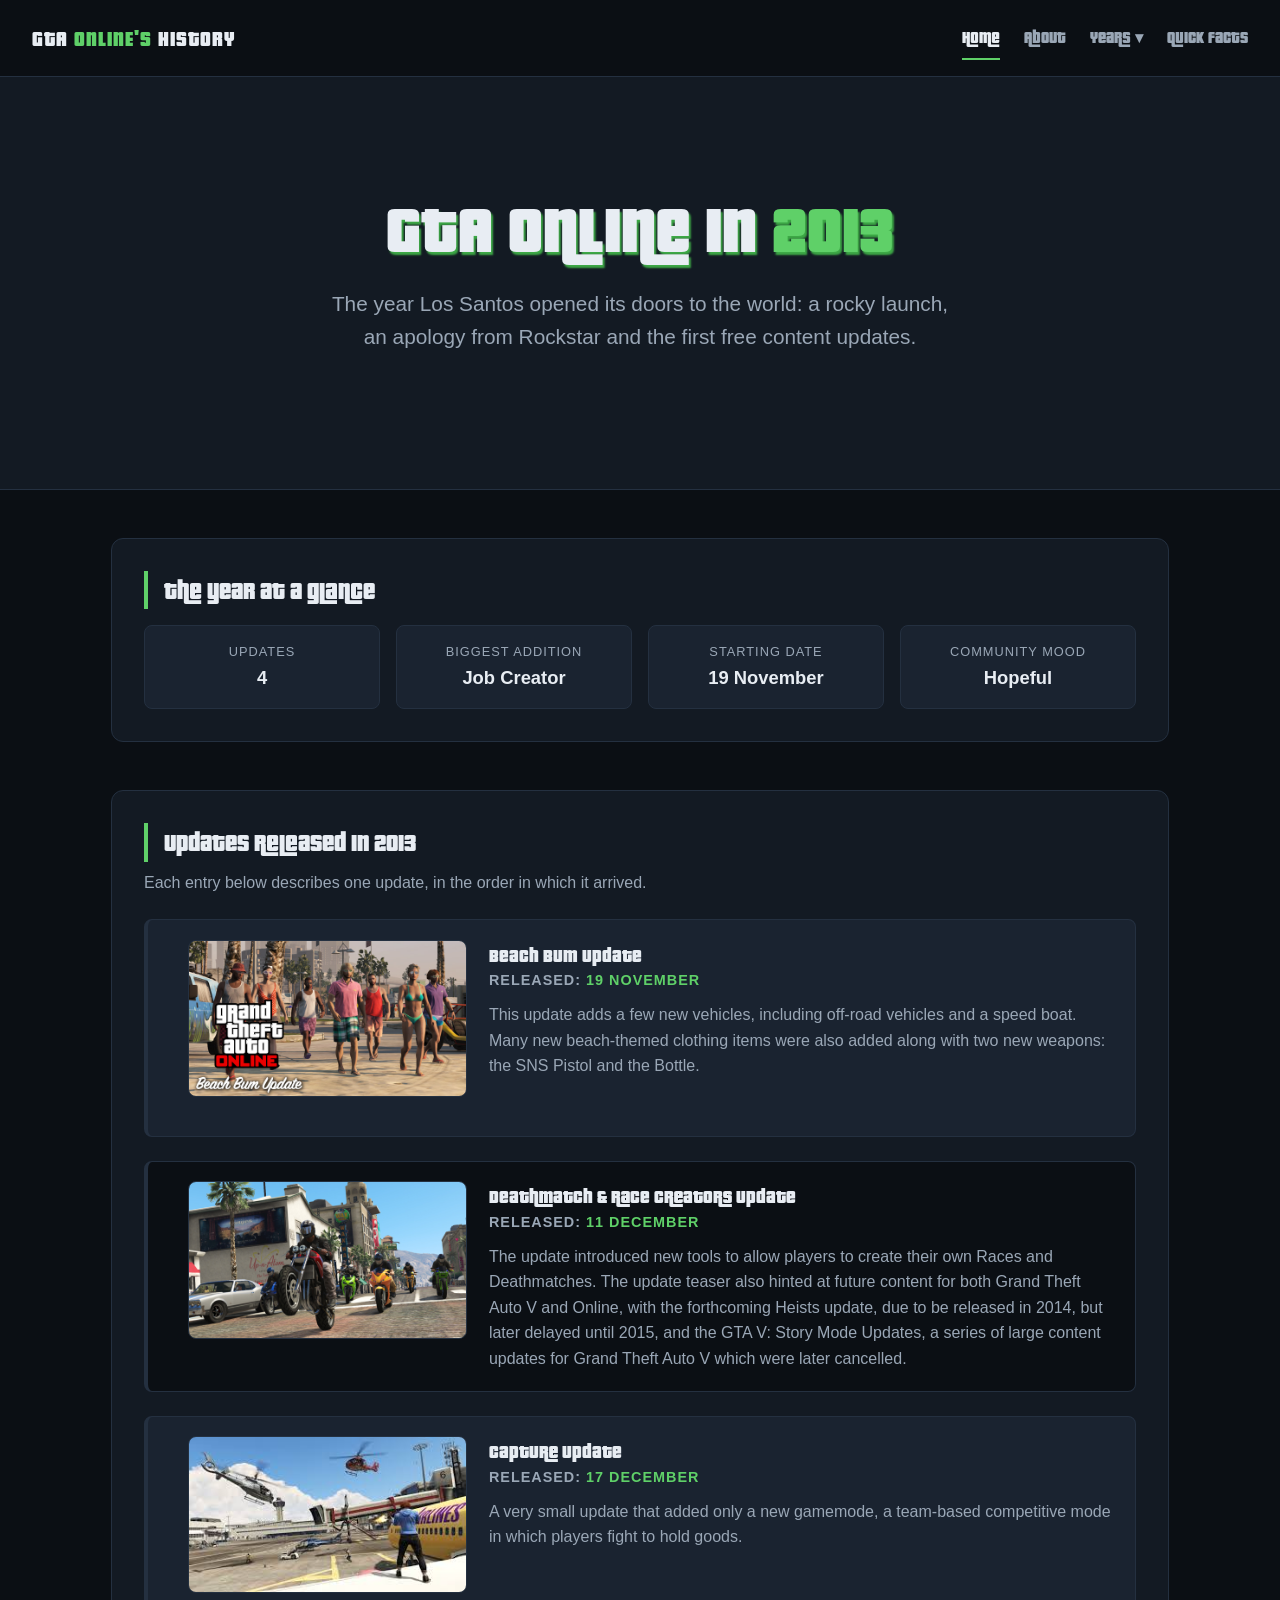
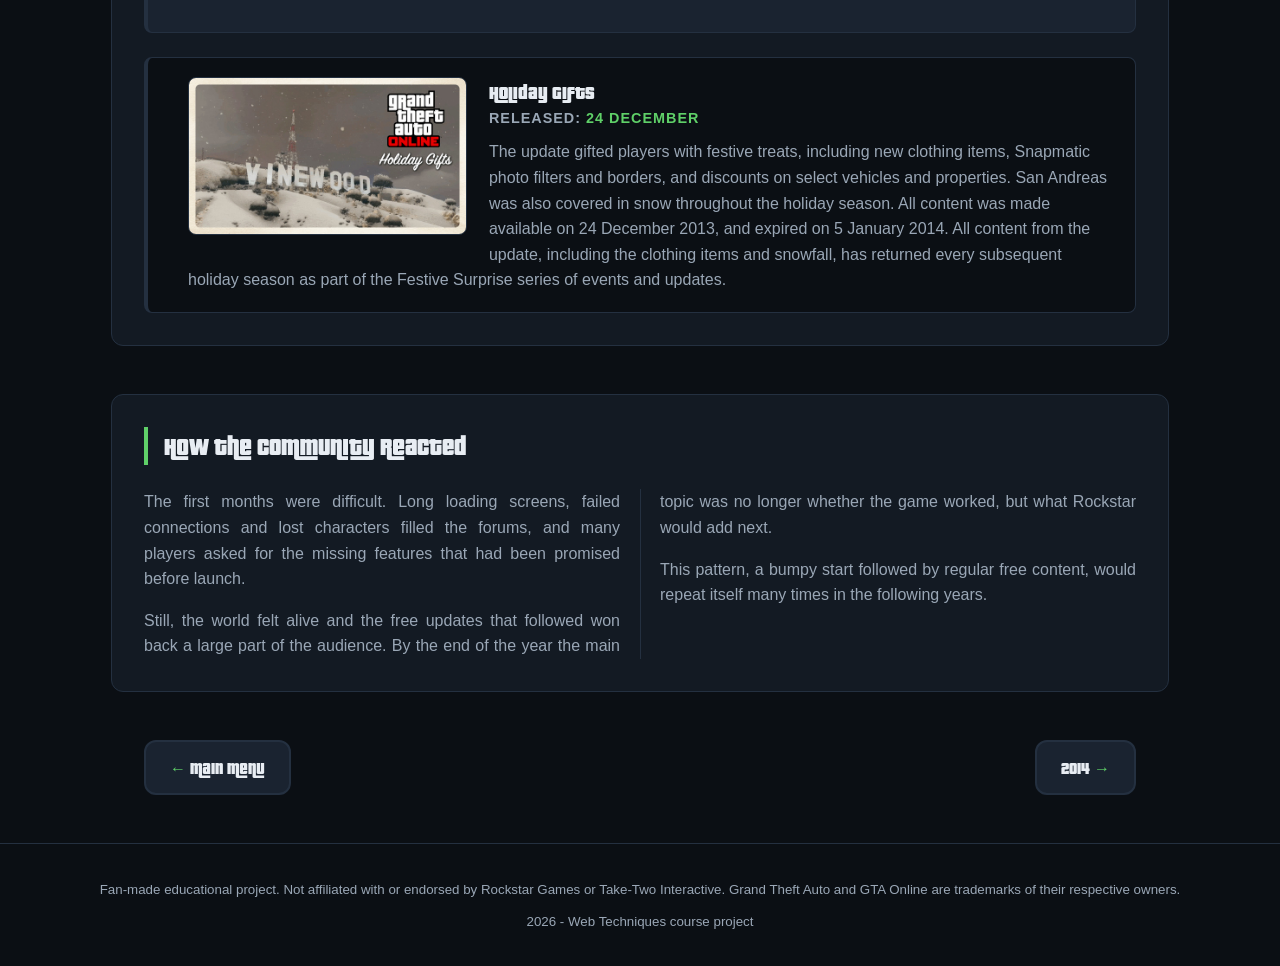
==== template.html @ 50db8d0e "Html&Css Upload" ====
<!DOCTYPE html>
<html lang="en">
<head>
  <meta charset="utf-8">
  <meta name="viewport" content="width=device-width, initial-scale=1.0">
  <meta name="author" content="Rusu Nicolae-Daniel">
  <meta name="description" content="GTA Online updates released in 2013 and how the community received them.">
  <meta name="keywords" content="GTA Online, GTA V, 2013, updates, Rockstar Games">
  <title>GTA Online's history - 2013</title>
  <link rel="stylesheet" href="style.css">
  <link rel="stylesheet" href="year.css">
</head>
<body>

  <!--
    TEMPLATE FOR A YEAR PAGE
    Manual use: copy this file, rename it (e.g. 2014.html) and replace the content.
    Future JavaScript use: every element that changes from year to year has an id,
    and every repeatable block (update, paragraph) has a class, so a script can
    fill the page from a json file and clone/delete the repeatable blocks.
  -->

  <header class="site-header">
    <a class="brand" href="index.html">GTA <span>Online's</span> History</a>
    <nav>
      <ul class="nav-list">
        <li><a href="index.html">Home</a></li>
        <li><a href="index.html#about">About</a></li>
        <li class="dropdown">
          <a href="index.html#timeline">Years</a>
          <ul class="dropdown-menu">
            <li><a href="template.html">2013</a></li>
            <li><a href="template.html">2014</a></li>
            <li><a href="template.html">2015</a></li>
            <li><a href="template.html">2016</a></li>
            <li><a href="template.html">2017</a></li>
            <li><a href="template.html">2018</a></li>
            <li><a href="template.html">2019</a></li>
            <li><a href="template.html">2020</a></li>
            <li><a href="template.html">2021</a></li>
            <li><a href="template.html">2022</a></li>
            <li><a href="template.html">2023</a></li>
            <li><a href="template.html">2024</a></li>
            <li><a href="template.html">2025</a></li>
            <li><a href="template.html">2026</a></li>
          </ul>
        </li>
        <li><a href="index.html#facts">Quick facts</a></li>
      </ul>
    </nav>
  </header>

  <main id="year-page">

    <!-- CHANGE: fill #year-title, , #year-summary -->
    <section class="hero">
      <h1 id="year-title">GTA Online in <span>2013</span></h1>
      <p id="year-summary" class="hero-text">
        The year Los Santos opened its doors to the world: a rocky launch,
        an apology from Rockstar and the first free content updates.
      </p>
    </section>

    <!-- CHANGE fill the four <dd> elements (one <div> per fact) -->
    <section id="year-facts" class="panel">
      <h2>The year at a glance</h2>
      <dl class="facts">
        <div>
          <dt>Updates</dt>
          <dd>4</dd>
        </div>
        <div>
          <dt>Biggest addition</dt>
          <dd>Job Creator</dd>
        </div>
        <div>
          <dt>Starting date</dt>
          <dd>19 November</dd>
        </div>
        <div>
          <dt>Community mood</dt>
          <dd>Hopeful</dd>
        </div>
      </dl>
    </section>

    <!-- CHANGE updates-list is the container; every <article class="update"> is one update. -->
    <section id="updates-list" class="panel">
      <h2>Updates released in 2013</h2>
      <p>Each entry below describes one update, in the order in which it arrived.</p>

      <article class="update">
        <figure class="update-figure">
          <img class="update-image" src="images/2013/Beach-Bum.jpg" alt="People Walking on the beach" width="600">
        </figure>
        <div class="update-body">
          <h3 class="update-title">Beach Bum Update</h3>
          <p class="update-date">19 November</p>
          <p class="update-text">
            This update adds a few new vehicles, including off-road vehicles and a speed boat.
            Many new beach-themed clothing items were also added along with two new weapons: the SNS Pistol and the Bottle.
          </p>
        </div>
      </article>


      <article class="update">
        <figure class="update-figure">
          <img class="update-image" src="images/2013/Deathmatch-&-Race-Creators.jpg" alt="People on motorbikes, racing">
        </figure>
        <div class = "update-body">
          <h3 class="update-title">Deathmatch & Race Creators Update</h3>
          <p class="update-date">11 December</p>
          <p class="update-text">
            The update introduced new tools to allow players to create their own Races and Deathmatches.
            The update teaser also hinted at future content for both Grand Theft Auto V and Online,
            with the forthcoming Heists update, due to be released in 2014,
            but later delayed until 2015, and the GTA V: Story Mode Updates,
            a series of large content updates for Grand Theft Auto V which were later cancelled.
          </p>
        </div>
      </article>

      
      <article class="update">
        <figure class="update-figure">
          <img class="update-image" src="images/2013/Capture.jpg" alt="Picture of gameplay of the new mode">
        </figure>
        <div class = "update-body">
          <h3 class="update-title">Capture update</h3>
          <p class="update-date">17 December</p>
          <p class="update-text">
            A very small update that added only a new gamemode, 
            a team-based competitive mode in which players fight to hold goods.
          </p>
        </div>
      </article>


      
      <article class="update">
        <figure class="update-figure">
          <img class="update-image" src="images/2013/Holiday-Gifts.jpg" alt="Vinewood sign while snowing">
        </figure>
        <div class = "update-body">
          <h3 class="update-title">Holiday Gifts</h3>
          <p class="update-date">24 December</p>
          <p class="update-text">
            The update gifted players with festive treats, including new clothing items,
            Snapmatic photo filters and borders, and discounts on select vehicles and properties.
            San Andreas was also covered in snow throughout the holiday season. 
            All content was made available on 24 December 2013, and expired on 5 January 2014.
            All content from the update, including the clothing items and snowfall,
            has returned every subsequent holiday season as part of the Festive Surprise series of events and updates.
          </p>
        </div>
      </article>



    </section>

    <!-- CHANGE: fill #reception-text with one <p> per paragraph -->
    <section id="reception" class="panel">
      <h2>How the community reacted</h2>
      <div id="reception-text" class="columns">
        <p>
          The first months were difficult. Long loading screens, failed connections
          and lost characters filled the forums, and many players asked for the
          missing features that had been promised before launch.
        </p>
        <p>
          Still, the world felt alive and the free updates that followed won back a
          large part of the audience. By the end of the year the main
          topic was no longer whether the game worked, but what Rockstar would add next.
        </p>
        <p>
          This pattern, a bumpy start followed by regular free content, would
          repeat itself many times in the following years.
        </p>
      </div>
    </section>

    <!-- CHANGE: set the href and the text of #prev-year / #next-year.
         On the first year the previous link points to the main menu. -->
    <nav class="year-nav">
      <a id="prev-year" href="index.html">Main menu</a>
      <a id="next-year" href="template.html">2014</a>
    </nav>

  </main>

  <footer class="site-footer">
    <p><small>Fan-made educational project. Not affiliated with or endorsed by Rockstar Games or Take-Two Interactive.
    Grand Theft Auto and GTA Online are trademarks of their respective owners.</small></p>
    <p><small>2026 - Web Techniques course project</small></p>
  </footer>

</body>
</html>
---- style.css ----
/*  CSS variables*/
:root {
  --bg: #0b0f14;
  --bg-panel: #131a23;
  --bg-card: #1a2330;
  --text: #e8edf3;
  --text-muted: #9aa7b6;
  --accent: #5fd068;
  --accent-dark: #3da846;
  --border: #243040;
}

/*Custom Font*/

@font-face {
    font-family: Pricedown;
    src: url("Pricedown Bl.otf");
}


/* Basics */
* {
  margin: 0;
  padding: 0;
}

body {
  font-family: Pricedown, Roboto, Helvetica, Arial, sans-serif;
  background-color: var(--bg);
  color: var(--text);
  line-height: 1.6;
}

a {
  color: inherit;
  text-decoration: none;
}

p {
  color: var(--text-muted);
  font-family: Roboto, Helvetica, Arial, sans-serif;
}

strong {
  color: var(--text);
}

.nav-list > li,
.dropdown-menu > li,
.year-grid > li {
  display: inline-block;
}
 

/* Header + navigation */
.site-header {
  position: sticky;
  top: 0;
  z-index: 100;
  display: flex;
  justify-content: space-between;
  align-items: center;
  flex-wrap: wrap;
  padding: 1rem 2rem;
  background-color: var(--bg);
  border-bottom: 1px solid var(--border);
}

.brand {
  font-size: 1.3rem;
  font-weight: bold;
  letter-spacing: 1px;
  text-transform: uppercase;
}

.brand span {
  color: var(--accent);
}

/* li elements inside a flex container have no bullets */
.nav-list {
  display: flex;
}

.nav-list > li {
  margin-left: 1.5rem;
}

.nav-list > li > a {
  display: block;
  padding: 0.5rem 0;
  color: var(--text-muted);
  font-weight: 600;
  border-bottom: 2px solid transparent;
}

.nav-list > li > a:hover,
.nav-list > li > a[href="index.html"] {
  color: var(--text);
  border-bottom-color: var(--accent);
}

/*  Drop-down menu */
.dropdown {
  position: relative;
}

.dropdown > a::after {
  content: " \25BE";
}

.dropdown-menu {
  display: none;
  position: absolute;
  top: 100%;
  right: 0;
  width: 14rem;
  background-color: var(--bg-card);
  border: 1px solid var(--border);
  border-top: 3px solid var(--accent);
}

/* the menu opens on hover or when the "Years" link has focus */
.dropdown:hover .dropdown-menu,
.dropdown > a:focus + .dropdown-menu {
  display: grid;
  grid-template-columns: 1fr 1fr;
}

.dropdown-menu a {
  display: block;
  padding: 0.6rem 1rem;
  color: var(--text-muted);
  text-align: center;
}

.dropdown-menu a:hover {
  background-color: var(--accent);
  color: var(--bg);
}

/*  Hero */
.hero {
  text-align: center;
  padding: 7rem 1.5rem 6rem 1.5rem;
  background-color: var(--bg-panel);
  border-bottom: 1px solid var(--border);
}

.hero h1 {
  margin-bottom: 1.5rem;
  font-size: calc(1.8rem + 3vw);
  line-height: 1.1;
  text-shadow: 2px 3px 2px var(--accent-dark);
}

.hero-text {
  max-width: 40rem;
  margin: 0 auto 2.5rem auto;
  font-size: 1.3rem;
}

@keyframes pulse {
  0% {
    background-color: var(--accent);
    transform: scale(1);
    opacity: 1;
  }
  50% {
    background-color: yellow;
    transform: scale(1.08) rotate(-2deg);
    opacity: 0.8;
  }
  100% {
    background-color: var(--accent);
    transform: scale(1);
    opacity: 1;
  }
}

/*  Panels */
.panel {
  width: 90%;
  max-width: 62rem;
  margin: 3rem auto;
  padding: 2rem;
  background-color: var(--bg-panel);
  border: 1px solid var(--border);
  border-radius: 12px;
}

.panel h2 {
  margin-bottom: 0.5rem;
  padding-left: 1rem;
  border-left: 4px solid var(--accent);
}

.panel h2 + p {
  margin-bottom: 1.5rem;
}

/*  About: multicolumn layout */
.columns {
  column-count: 2;
  column-gap: 2.5rem;
  column-rule: 1px solid var(--border);
  margin-top: 1.5rem;
}

.columns p {
  margin-bottom: 1rem;
  text-align: justify;
}


aside {
  margin-top: 1.5rem;
  padding: 1rem 1.5rem;
  background-color: var(--bg-card);
  border-left: 4px solid var(--accent);
}

aside h3 {
  color: var(--accent);
}

/* Year grid + transition */
.year-grid {
  display: grid;
  grid-template-columns: 1fr 1fr 1fr 1fr;
  column-gap: 1rem;
  row-gap: 1rem;
}

.year-card {
  display: block;
  padding: 1.5rem 0.5rem;
  text-align: center;
  background-color: var(--bg-card);
  border: 2px solid var(--border);
  border-radius: 12px;
  /* several properties, each with its own duration and delay */
  transition: transform 0.3s ease-out, background-color 0.8s linear 0.1s, border-color 1.2s, border-radius 1.5s;
}

.year-card:hover {
  transform: translateY(-6px) rotate(-2deg);
  background-color: var(--bg);
  border-color: var(--accent);
  border-radius: 40px;
}

.year-card .year {
  display: block;
  font-size: 2rem;
  font-weight: bold;
  color: var(--accent);
}

.year-card .label {
  display: block;
  font-size: 0.9rem;
  color: var(--text-muted);
}

/*  Quick facts */
.facts {
  display: grid;
  grid-template-columns: 1fr 1fr 1fr 1fr;
  column-gap: 1rem;
  row-gap: 1rem;
  margin-top: 1rem;
}

.facts div {
  padding: 1rem;
  background-color: var(--bg-card);
  border: 1px solid var(--border);
  border-radius: 8px;
  text-align: center;
}

.facts dt {
  font-size: 0.8rem;
  text-transform: uppercase;
  letter-spacing: 1px;
  color: var(--text-muted);
  font-family: Roboto, Helvetica, Arial, sans-serif;;
}

.facts dd {
  font-size: 1.15rem;
  font-weight: bold;
  font-family: Roboto, Helvetica, Arial, sans-serif;;
}

/* Footer  */
.site-footer {
  padding: 2rem 1.5rem;
  text-align: center;
  border-top: 1px solid var(--border);
}

.site-footer p + p {
  margin-top: 0.4rem;
}

/*  Responsive design */
@media screen and (max-width: 900px) {
  .year-grid,
  .facts {
    grid-template-columns: 1fr 1fr 1fr;
  }
}

@media screen and (max-width: 600px) {
  .site-header {
    justify-content: center;
    padding: 0.8rem 1rem;
  }

  .nav-list > li {
    margin: 0 0.6rem;
  }

  .hero {
    padding: 4rem 1rem 3.5rem 1rem;
  }

  .panel {
    padding: 1.2rem;
  }

  .columns {
    column-count: 1;
  }

  .year-grid,
  .facts {
    grid-template-columns: 1fr 1fr;
  }
}
---- year.css ----
/* Hero of year page */
.hero h1 span {
  color: var(--accent);
}

/* the badge uses the animation "pulse" from style.css:
   it changes background-color, transform and opacity of the same element */
.hero .badge {
  display: inline-block;
  margin-bottom: 1rem;
  padding: 0.3rem 1.2rem;
  background-color: var(--accent);
  color: var(--bg);
  font-weight: bold;
  text-transform: uppercase;
  letter-spacing: 1px;
  border-radius: 20px;
  animation-name: pulse;
  animation-duration: 2.5s;
  animation-iteration-count: infinite;
}

/* Page width for blocks that are not panels */
#year-page > aside {
  width: 90%;
  max-width: 62rem;
  margin: 3rem auto;
  padding: 1.5rem 2rem;
}

/* Updates */
.update {
  position: relative;
  margin-top: 1.5rem;
  padding: 1.2rem 1.5rem 1.2rem 2.5rem;
  background-color: var(--bg-card);
  border: 1px solid var(--border);
  border-left: 4px solid var(--border);
  border-radius: 8px;
  transition: transform 0.3s ease-out, background-color 0.8s linear 0.1s, border-left-color 1.2s;
}

/* every second update has a different background */
.update:nth-of-type(even) {
  background-color: var(--bg);
}

.update:hover {
  transform: translateX(8px);
  background-color: var(--bg-panel);
  border-left-color: var(--accent);
}

.update-title {
  color: var(--text);
}

/* generated content: the label of the date */
.update-date {
  margin-bottom: 0.6rem;
  color: var(--accent);
  font-size: 0.9rem;
  font-weight: bold;
  text-transform: uppercase;
  letter-spacing: 1px;
}

.update-date::before {
  content: "Released: ";
  color: var(--text-muted);
}


/* Image of an update */
.update-figure {
  float: left;
  width: 30%;
  margin: 0 1.5rem 0.8rem 0;
  text-align: center;
}

/* responsive image: it fills the figure, whose width is a percentage of the card */
.update-image {
  width: 100%;
  height: auto;
  border: 1px solid var(--border);
  border-radius: 8px;
}

.update-body > p + p {
  margin-top: 0.6rem;
}

.update-caption {
  margin-top: 0.4rem;
  color: var(--text-muted);
  font-size: 0.85rem;
  font-style: italic;
}


.update::after {
  content: "";
  display: block;
  clear: both;
}


/*  Previous / next year */
.year-nav {
  display: flex;
  justify-content: space-between;
  width: 90%;
  max-width: 62rem;
  margin: 3rem auto;
}

.year-nav a {
  padding: 0.8rem 1.5rem;
  background-color: var(--bg-card);
  border: 2px solid var(--border);
  border-radius: 12px;
  font-weight: bold;
  transition: background-color 0.6s linear, border-color 1s, transform 0.3s ease-out;
}

.year-nav a:hover {
  background-color: var(--bg-panel);
  border-color: var(--accent);
  transform: translateY(-4px);
}

.year-nav a:first-of-type::before {
  content: "\2190  ";
  color: var(--accent);
}

.year-nav a:last-of-type::after {
  content: " \2192";
  color: var(--accent);
}

/* Accessibility: no animation if the user asks for it  */
@media (prefers-reduced-motion: reduce) {
  .hero .badge {
    animation-name: none;
  }
}

/*  Responsive design  */
@media screen and (max-width: 600px) {
  #year-page > aside {
    padding: 1rem;
  }

  
  .update-figure {
    float: none;
    width: 100%;
    margin: 0 0 0.8rem 0;
  }

  .year-nav {
    flex-direction: column;
    align-items: stretch;
    text-align: center;
  }

  .year-nav a + a {
    margin-top: 1rem;
  }
}
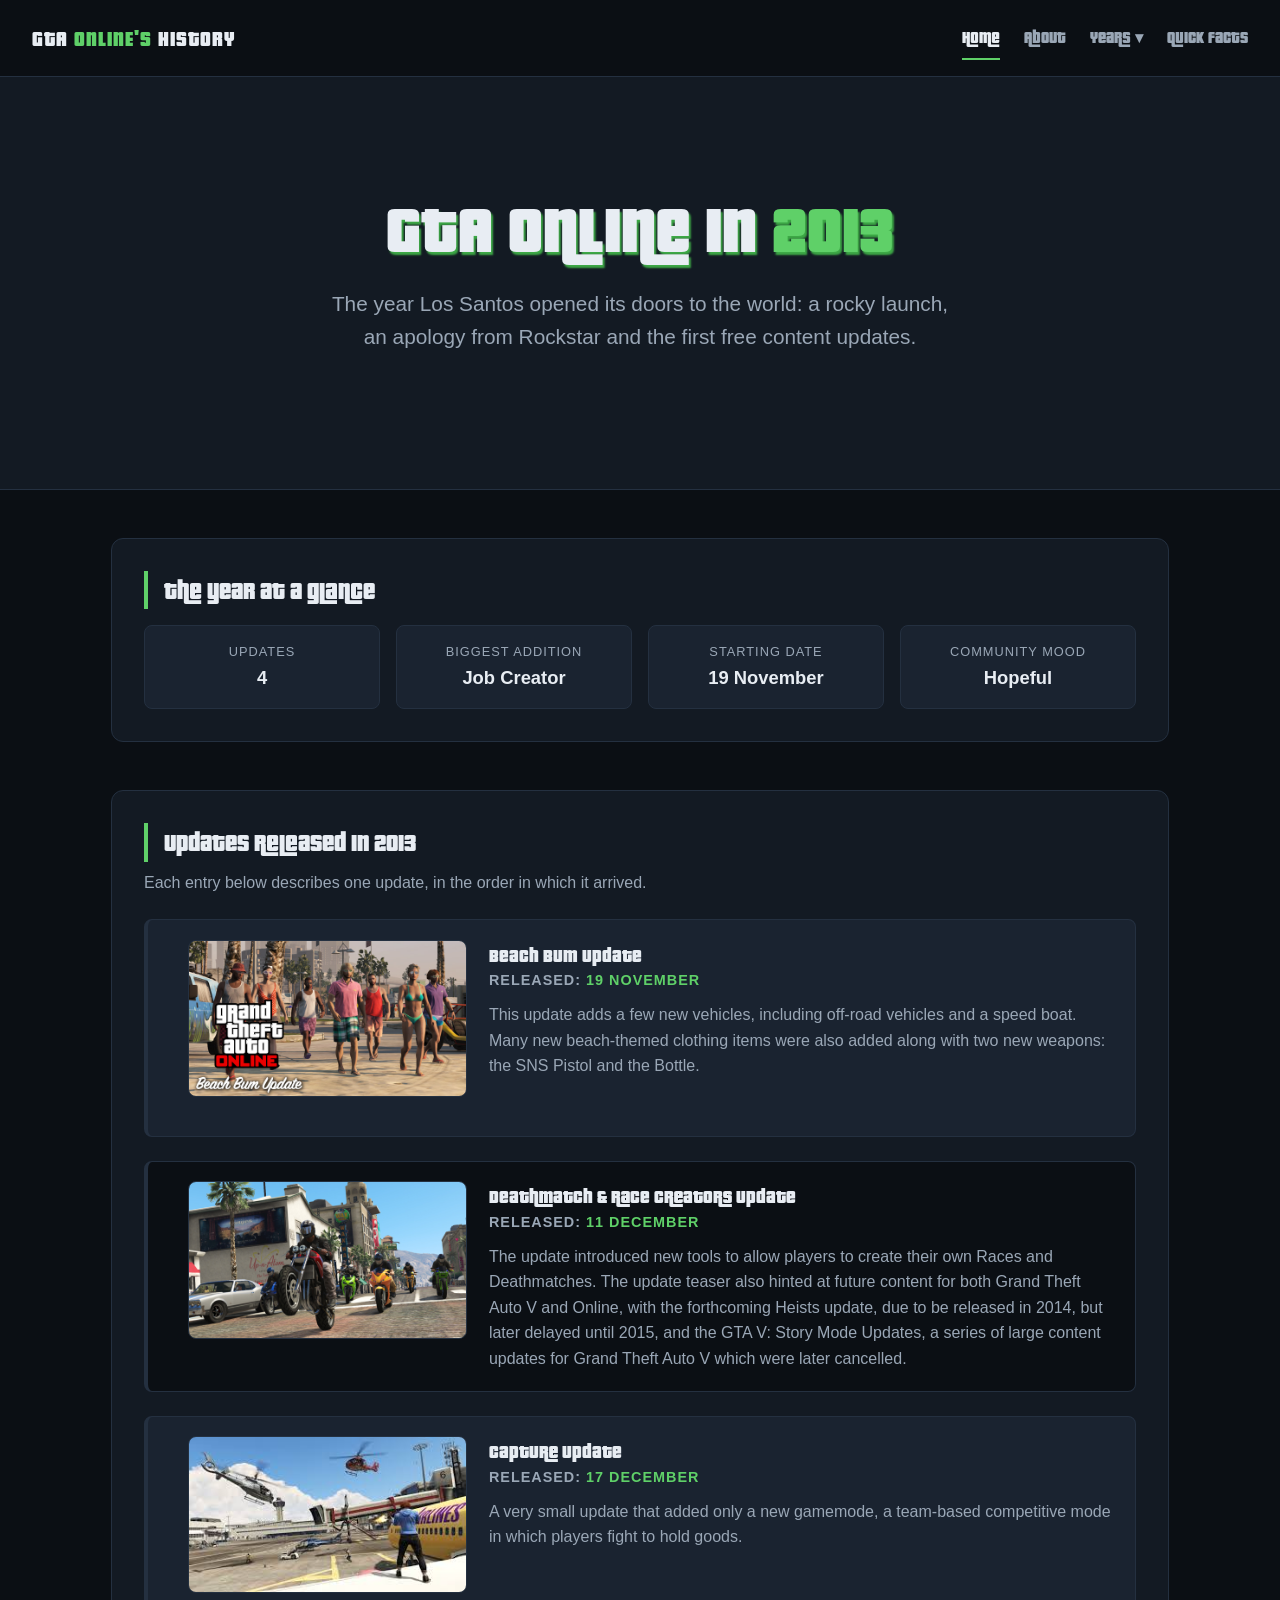
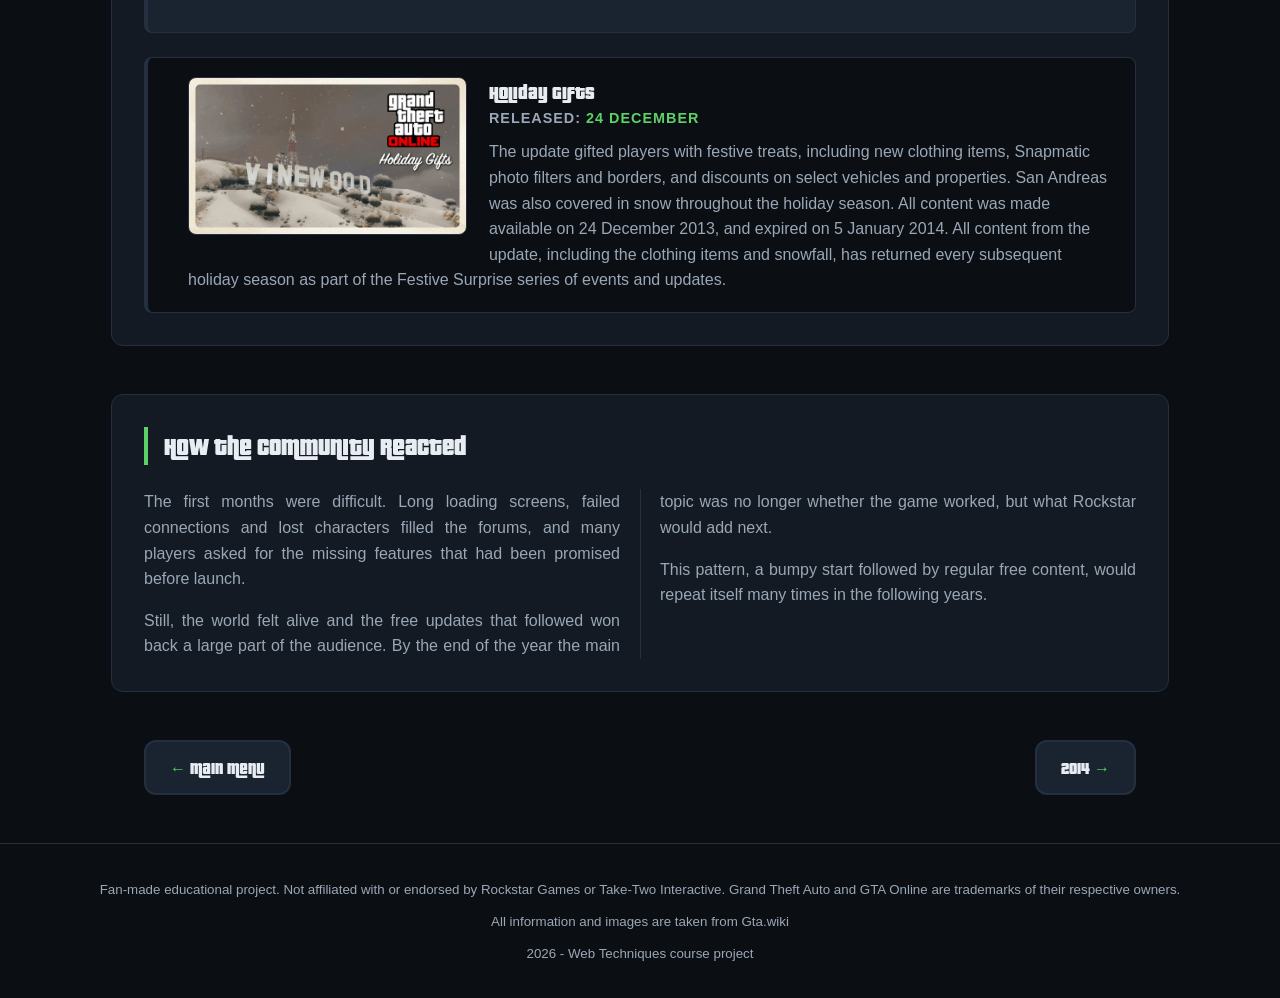
==== commit d31adb4f: "Update template.html" ====
--- a/template.html
+++ b/template.html
@@ -193,6 +193,7 @@
   <footer class="site-footer">
     <p><small>Fan-made educational project. Not affiliated with or endorsed by Rockstar Games or Take-Two Interactive.
     Grand Theft Auto and GTA Online are trademarks of their respective owners.</small></p>
+    <p><small>All information and images are taken from <a href="https://gta.wiki/w/Updates_in_GTA_Online" target="_blank" rel="noopener noreferrer">Gta.wiki</a></small></p>
     <p><small>2026 - Web Techniques course project</small></p>
   </footer>
 
